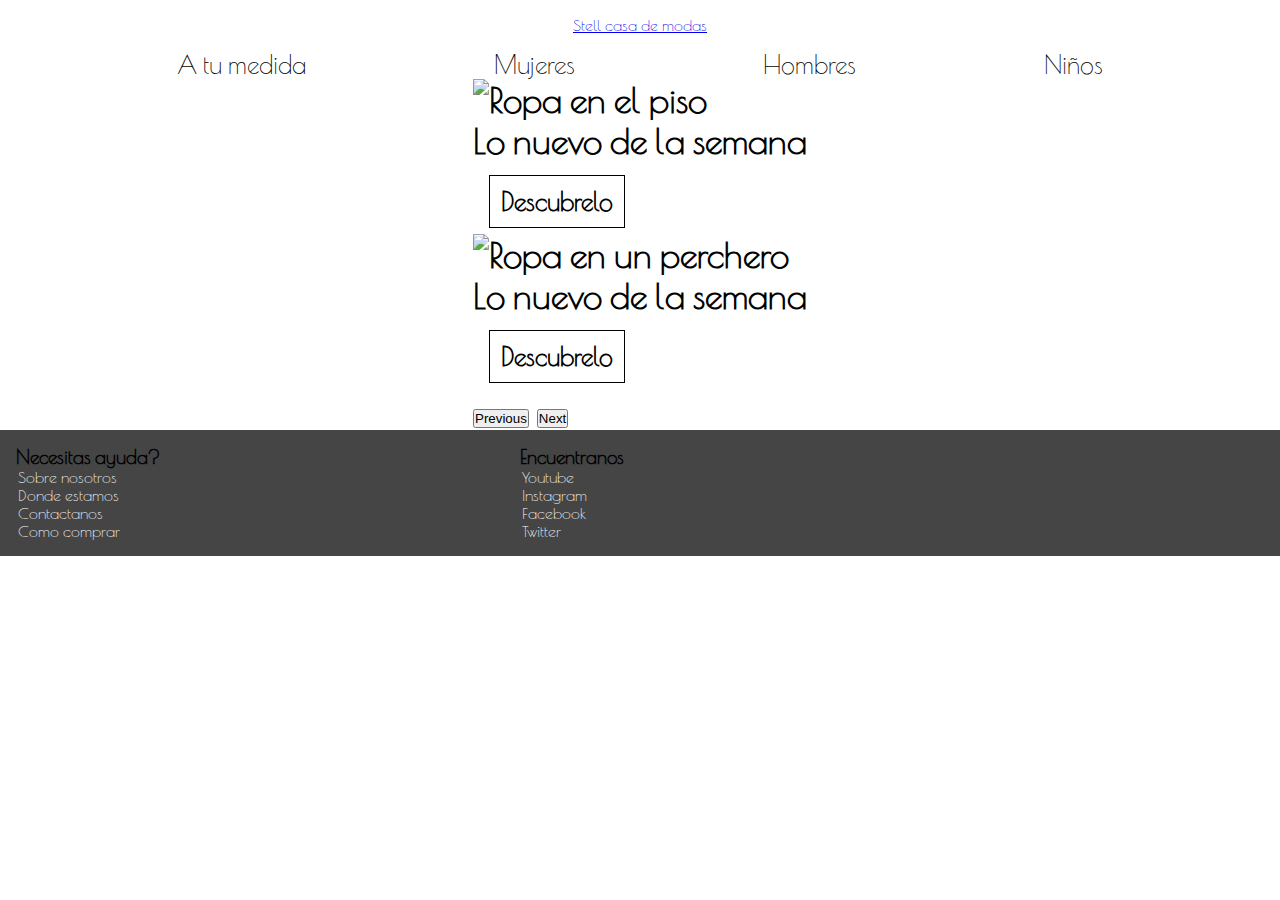
==== index.html @ 007084fd "Se mejora el SEO" ====
<!DOCTYPE html>
<html lang="en">
  <head>
    <meta charset="UTF-8" />
    <meta http-equiv="X-UA-Compatible" content="IE=edge" />
    <meta name="viewport" content="width=device-width, initial-scale=1.0" />
    <meta
      name="description"
      content="Casa de moda donde puedes encontrar la ropa de mejor calidad en el mercado"
    />
    <meta
      name="keywords"
      content="ROPA, CALIDAD, A LA MEDIDA, MODA, MODISTA, HOMBRES, MUJERES, NIÑOS"
    />
    <link rel="shortcut icon" href="./media/img/icon/favicon-32x32.png" />
    <link rel="preconnect" href="https://fonts.googleapis.com" />
    <link rel="preconnect" href="https://fonts.gstatic.com" crossorigin />
    <link
      href="https://fonts.googleapis.com/css2?family=Poiret+One&display=swap"
      rel="stylesheet"
    />
    <link rel="preconnect" href="https://fonts.googleapis.com" />
    <link rel="preconnect" href="https://fonts.gstatic.com" crossorigin />
    <link
      href="https://fonts.googleapis.com/css2?family=Shalimar&display=swap"
      rel="stylesheet"
    />
    <link
      href="https://cdn.jsdelivr.net/npm/bootstrap@5.1.3/dist/css/bootstrap.min.css"
      rel="stylesheet"
      integrity="sha384-1BmE4kWBq78iYhFldvKuhfTAU6auU8tT94WrHftjDbrCEXSU1oBoqyl2QvZ6jIW3"
      crossorigin="anonymous"
    />
    <link rel="stylesheet" href="./css/estilo.css" />
    <title>Stell Casa de modas</title>
  </head>
  <body>
    <header class="header1">
      <!--El logo va centrado y bajo el logo va el nombre-->
      <nav class="navbar navbar-light">
        <div
          class="container-fluid d-flex justify-content-center align-item-center"
        >
          <a class="navbar-brand fs-1" href="index.html">
            Stell casa de modas
          </a>
        </div>
      </nav>
      <section class="sec1">
        <!--El logo es el boton de inicio-->
        <ul class="nav justify-content-center menu1">
          <li class="nav-item">
            <a class="nav-link" href="./pages/hechoatumedida.html"
              >A tu medida</a
            >
          </li>
          <li class="nav-item">
            <a class="nav-link" href="./pages/mujeres.html">Mujeres</a>
          </li>
          <li class="nav-item">
            <a class="nav-link" href="./pages/hombres.html">Hombres</a>
          </li>
          <li class="nav-item">
            <a class="nav-link" href="./pages/niños.html">Niños</a>
          </li>
        </ul>
      </section>
    </header>
    <main>
      <section class="sec2">
        <div
          id="carouselExampleDark"
          class="carousel carousel-dark slide w-100 mx-auto"
          data-bs-ride="carousel"
        >
          <div class="carousel-inner">
            <div class="carousel-item active" data-bs-interval="10000">
              <img
                src="media/img/FOTOS/imagen2.jpg"
                class="d-block w-100"
                alt="Ropa en el piso"
              />
              <div class="carousel-caption d-none d-md-block">
                <p>Lo nuevo de la semana</p>
                <nav>
                  <ul class="boton">
                    <li><a href="./pages/lonuevo.html">Descubrelo</a></li>
                  </ul>
                </nav>
              </div>
            </div>
            <div class="carousel-item" data-bs-interval="2000">
              <img
                src="media/img/FOTOS/imagen1.jpg"
                class="d-block w-100"
                alt="Ropa en un perchero"
              />
              <div class="carousel-caption d-none d-md-block">
                <p>Lo nuevo de la semana</p>
                <nav>
                  <ul class="boton">
                    <li><a href="./pages/lonuevo.html">Descubrelo</a></li>
                  </ul>
                </nav>
              </div>
            </div>
          </div>
          <button
            class="carousel-control-prev"
            type="button"
            data-bs-target="#carouselExampleDark"
            data-bs-slide="prev"
          >
            <span class="carousel-control-prev-icon" aria-hidden="true"></span>
            <span class="visually-hidden">Previous</span>
          </button>
          <button
            class="carousel-control-next"
            type="button"
            data-bs-target="#carouselExampleDark"
            data-bs-slide="next"
          >
            <span class="carousel-control-next-icon" aria-hidden="true"></span>
            <span class="visually-hidden">Next</span>
          </button>
        </div>
      </section>
    </main>
    <footer>
      <section class="sec3">
        <nav>
          <p class="pf">Necesitas ayuda?</p>
          <ul class="menu2">
            <li><a href="./pages/sobrenosotros.html">Sobre nosotros</a></li>
            <li><a href="./pages/dondeestamos.html">Donde estamos</a></li>
            <li><a href="./pages/contactanos.html">Contactanos</a></li>
            <li><a href="./pages/comocomprar.html">Como comprar</a></li>
          </ul>
        </nav>
      </section>
      <section class="sec4">
        <nav>
          <p class="pf">Encuentranos</p>
          <ul class="menu2">
            <li>
              <a href="https://www.youtube.com/" target="blank">Youtube</a>
            </li>
            <li>
              <a href="https://www.instagram.com/" target="blank">Instagram</a>
            </li>
            <li>
              <a href="https://www.facebook.com/" target="blank">Facebook</a>
            </li>
            <li><a href="https://twitter.com/" target="blank">Twitter</a></li>
          </ul>
        </nav>
      </section>
    </footer>
    <script
      src="https://cdn.jsdelivr.net/npm/bootstrap@5.1.3/dist/js/bootstrap.bundle.min.js"
      integrity="sha384-ka7Sk0Gln4gmtz2MlQnikT1wXgYsOg+OMhuP+IlRH9sENBO0LRn5q+8nbTov4+1p"
      crossorigin="anonymous"
    ></script>
  </body>
</html>
---- css/estilo.css ----
* {
  margin: 0;
  padding: 0;
  -webkit-box-sizing: border-box;
          box-sizing: border-box;
}

body {
  font-family: "Poiret One", cursive;
}

body header {
  text-align: center;
}

body header .menu1 {
  list-style-type: none;
  display: -webkit-box;
  display: -ms-flexbox;
  display: flex;
  -webkit-box-pack: space-evenly;
      -ms-flex-pack: space-evenly;
          justify-content: space-evenly;
}

body header .menu1 li a {
  text-decoration: none;
  padding: 0.7rem;
  color: black;
  font-size: 25px;
}

body header .menu1 li a:hover {
  color: #08f;
  font-weight: bold;
}

body .header1 {
  position: -webkit-sticky;
  position: sticky;
  top: 0;
  z-index: 1;
}

body nav {
  padding: 1rem;
}

body h2 {
  font-family: "Poiret One", cursive;
}

body main .boton {
  list-style-type: none;
}

body main .boton li a {
  text-decoration: none;
  padding: 0.7rem;
  color: black;
  font-size: 25px;
  font-weight: bold;
  border: 1.5px solid;
}

body main .boton li a:hover {
  border: 2px solid black;
  font-size: 29px;
  font-weight: bold;
}

body main .sec2 {
  height: auto;
  display: -webkit-box;
  display: -ms-flexbox;
  display: flex;
  -webkit-box-orient: vertical;
  -webkit-box-direction: normal;
      -ms-flex-direction: column;
          flex-direction: column;
  -webkit-box-pack: center;
      -ms-flex-pack: center;
          justify-content: center;
  -webkit-box-align: center;
      -ms-flex-align: center;
          align-items: center;
  font-size: 35px;
  font-weight: bold;
  text-shadow: 0 0 6px white;
}

body footer {
  background-color: #454545;
}

body footer .pf {
  font-family: "Poiret One", cursive;
  color: black;
  font-size: 19px;
  font-weight: bold;
  padding: 0, 7rem;
  margin: 0, 7rem;
}

body footer .menu2 {
  list-style-type: none;
  display: -webkit-box;
  display: -ms-flexbox;
  display: flex;
  -webkit-box-orient: vertical;
  -webkit-box-direction: normal;
      -ms-flex-direction: column;
          flex-direction: column;
  -webkit-box-pack: end;
      -ms-flex-pack: end;
          justify-content: flex-end;
}

body footer .menu2 li a {
  text-decoration: none;
  color: white;
  padding: 0.1rem;
}

body footer .menu2 li a:hover {
  color: #08f;
  font-weight: bold;
}

body footer .sec3, body footer .sec4 {
  width: 500px;
  display: inline-block;
}

form {
  width: 450px;
  margin: auto;
  background: #cccecf;
  padding: 10px 20px;
  -webkit-box-sizing: border-box;
          box-sizing: border-box;
  margin-top: 20px;
  border-radius: 7px;
}

.formulario h2 {
  text-align: center;
  margin-bottom: 20px;
  font-size: 30px;
}

input,
textarea {
  width: 100%;
  margin-bottom: 20px;
  font-size: 17px;
  font-weight: bold;
  border: none;
  font-family: "Poiret One", cursive;
}

textarea {
  min-height: 100px;
  max-height: 200px;
  max-width: 100%;
}

#botonc {
  background: #08f;
  color: #fff;
  padding: 20px;
}

#botonc:hover {
  cursor: pointer;
}

@media (max-widh: 480px) {
  form {
    width: 100%;
  }
}

.pagina {
  width: 90%;
  height: 90%;
  text-align: left;
  margin: auto;
  -ms-flex-pack: distribute;
      justify-content: space-around;
  display: -ms-grid;
  display: grid;
  -ms-grid-columns: 1fr 1fr;
      grid-template-columns: 1fr 1fr;
  -ms-grid-rows: 50px 1fr;
      grid-template-rows: 50px 1fr;
  gap: 10px;
      grid-template-areas: "titulo titulo" "tex1 imagen1";
}

.titulo {
  -ms-grid-row: 1;
  -ms-grid-column: 1;
  -ms-grid-column-span: 2;
  grid-area: titulo;
  grid-column: auto;
  -ms-grid-row: 1;
  grid-row: 1 / 1;
}

.tex1 {
  -ms-grid-row: 2;
  -ms-grid-column: 1;
  grid-area: tex1;
  -ms-grid-column: 1;
  grid-column: 1 / 1;
  -ms-grid-row: 2;
  grid-row: 2 / 2;
  font-family: "Shalimar", cursive;
  font-size: 32px;
}

.imagen1 {
  -ms-grid-row: 2;
  -ms-grid-column: 2;
  grid-area: imagen1;
  -ms-grid-column: 2;
  grid-column: 2 / 2;
  -ms-grid-row: 2;
  grid-row: 2 / 2;
  justify-items: center;
}

@media screen and (max-width: 760px) {
  .pagina {
        grid-template-areas: "titulo titulo" "tex1 tex1" "imagen1 imagen1";
  }
  .titulo {
    -ms-grid-row: 1;
    -ms-grid-column: 1;
    -ms-grid-column-span: 2;
    grid-area: titulo;
    grid-column: auto;
    -ms-grid-row: 1;
    grid-row: 1 / 1;
  }
  .tex1 {
    -ms-grid-row: 2;
    -ms-grid-column: 1;
    -ms-grid-column-span: 2;
    grid-area: tex1;
    -ms-grid-column: 1;
    grid-column: 1 / 1;
    -ms-grid-row: 2;
    grid-row: 2 / 2;
    font-family: "Shalimar", cursive;
    font-size: 32px;
  }
  .imagen1 {
    -ms-grid-row: 3;
    -ms-grid-column: 1;
    -ms-grid-column-span: 2;
    grid-area: imagen1;
    -ms-grid-column: 1;
    grid-column: 1 / 1;
    -ms-grid-row: 3;
    grid-row: 3 / 3;
    justify-items: center;
  }
}
/*# sourceMappingURL=estilo.css.map */
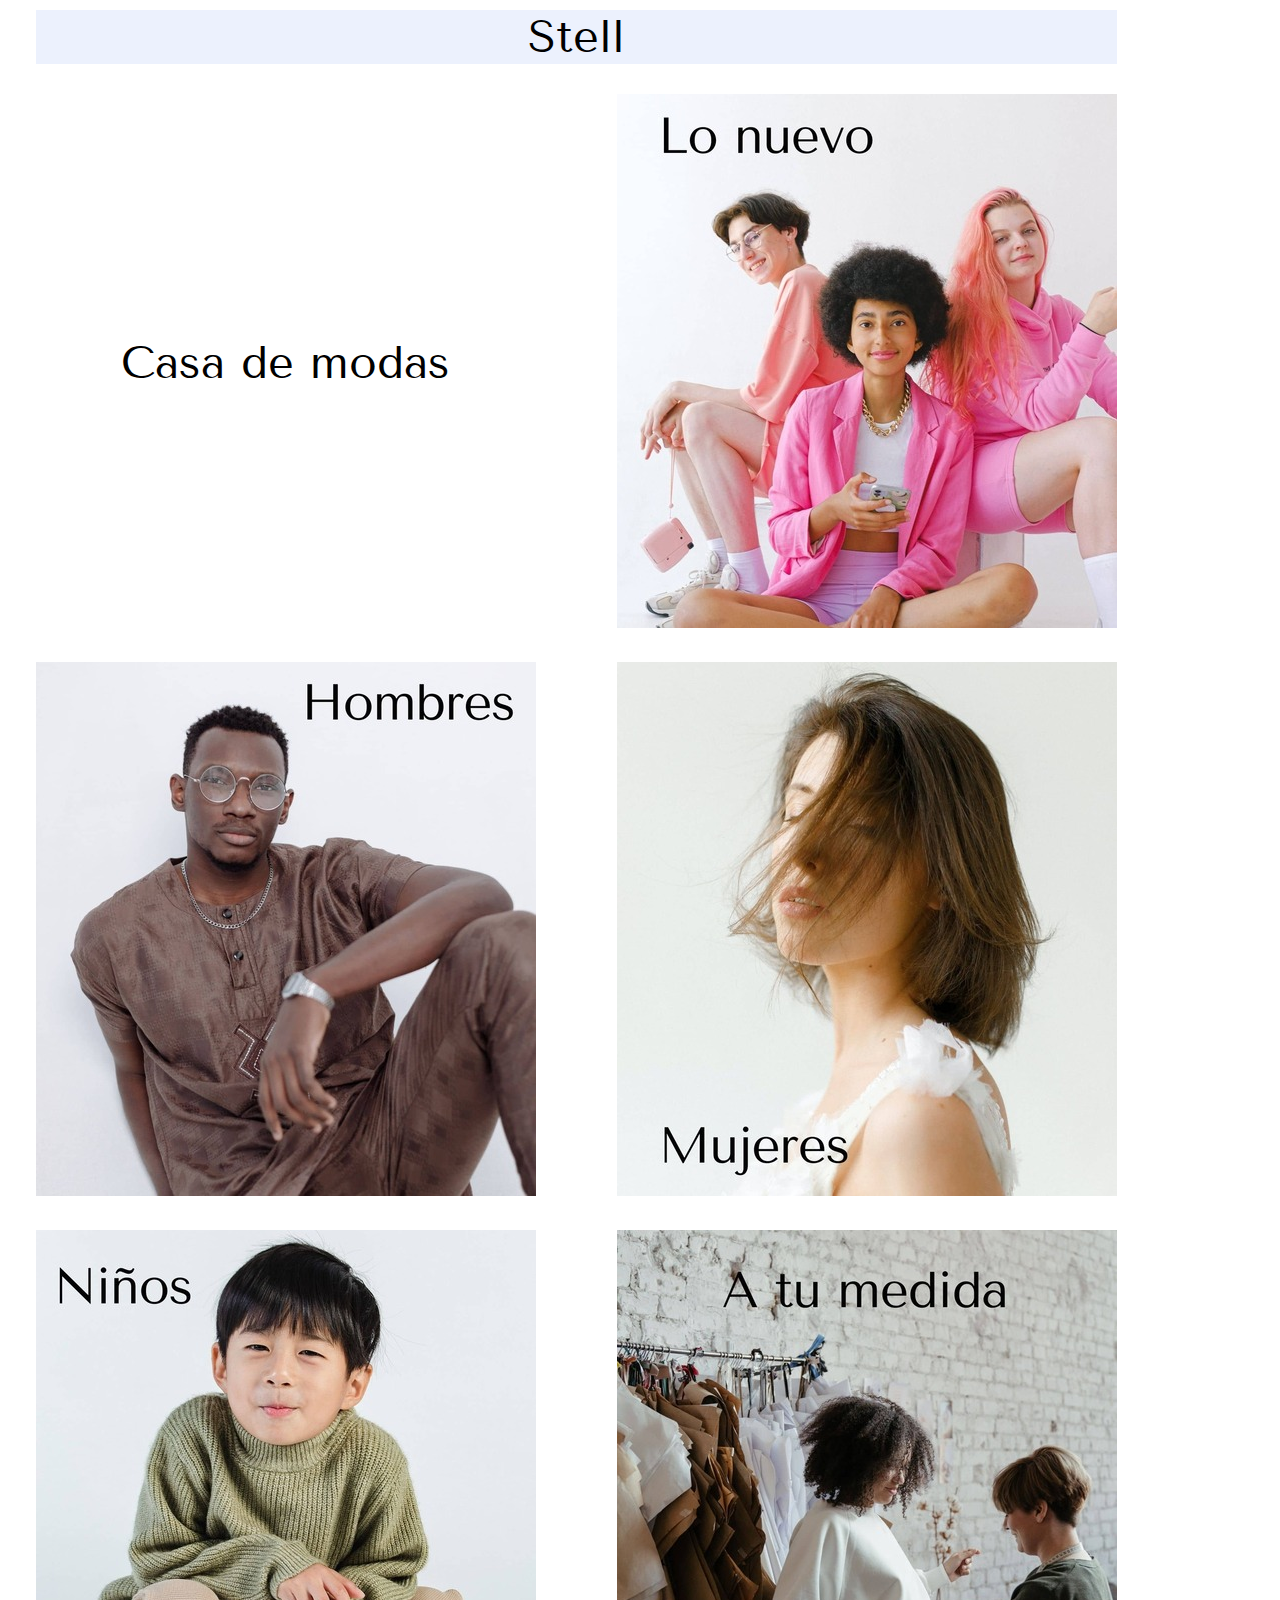
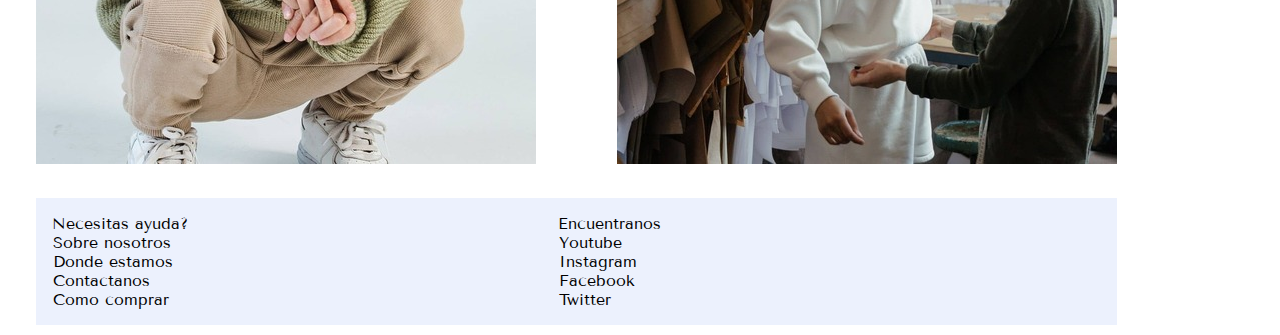
==== commit b07cd736: "Se modifico el estilo en el index y en las paginas secundarias" ====
--- a/index.html
+++ b/index.html
@@ -16,13 +16,7 @@
     <link rel="preconnect" href="https://fonts.googleapis.com" />
     <link rel="preconnect" href="https://fonts.gstatic.com" crossorigin />
     <link
-      href="https://fonts.googleapis.com/css2?family=Poiret+One&display=swap"
-      rel="stylesheet"
-    />
-    <link rel="preconnect" href="https://fonts.googleapis.com" />
-    <link rel="preconnect" href="https://fonts.gstatic.com" crossorigin />
-    <link
-      href="https://fonts.googleapis.com/css2?family=Shalimar&display=swap"
+      href="https://fonts.googleapis.com/css2?family=Sulphur+Point:wght@300&family=Tenor+Sans&display=swap"
       rel="stylesheet"
     />
     <link
@@ -35,127 +29,83 @@
     <title>Stell Casa de modas</title>
   </head>
   <body>
-    <header class="header1">
-      <!--El logo va centrado y bajo el logo va el nombre-->
-      <nav class="navbar navbar-light">
-        <div
-          class="container-fluid d-flex justify-content-center align-item-center"
-        >
-          <a class="navbar-brand fs-1" href="index.html">
-            Stell casa de modas
+    <main>
+      <div class="container1">
+        <div class="inicio">
+          <a href="../index.html"> Stell </a>
+        </div>
+        <div class="nombre">
+          <a href="../index.html"> Casa de modas </a>
+        </div>
+        <div class="nuevo">
+          <a href="./pages/lonuevo.html">
+            <img
+              src="./media/img/FOTOS/lo-nuevo-boton.jpg"
+              alt="tres personas"
+            />
           </a>
         </div>
-      </nav>
-      <section class="sec1">
-        <!--El logo es el boton de inicio-->
-        <ul class="nav justify-content-center menu1">
-          <li class="nav-item">
-            <a class="nav-link" href="./pages/hechoatumedida.html"
-              >A tu medida</a
-            >
-          </li>
-          <li class="nav-item">
-            <a class="nav-link" href="./pages/mujeres.html">Mujeres</a>
-          </li>
-          <li class="nav-item">
-            <a class="nav-link" href="./pages/hombres.html">Hombres</a>
-          </li>
-          <li class="nav-item">
-            <a class="nav-link" href="./pages/niños.html">Niños</a>
-          </li>
-        </ul>
-      </section>
-    </header>
-    <main>
-      <section class="sec2">
-        <div
-          id="carouselExampleDark"
-          class="carousel carousel-dark slide w-100 mx-auto"
-          data-bs-ride="carousel"
-        >
-          <div class="carousel-inner">
-            <div class="carousel-item active" data-bs-interval="10000">
-              <img
-                src="media/img/FOTOS/imagen2.jpg"
-                class="d-block w-100"
-                alt="Ropa en el piso"
-              />
-              <div class="carousel-caption d-none d-md-block">
-                <p>Lo nuevo de la semana</p>
-                <nav>
-                  <ul class="boton">
-                    <li><a href="./pages/lonuevo.html">Descubrelo</a></li>
-                  </ul>
-                </nav>
-              </div>
-            </div>
-            <div class="carousel-item" data-bs-interval="2000">
-              <img
-                src="media/img/FOTOS/imagen1.jpg"
-                class="d-block w-100"
-                alt="Ropa en un perchero"
-              />
-              <div class="carousel-caption d-none d-md-block">
-                <p>Lo nuevo de la semana</p>
-                <nav>
-                  <ul class="boton">
-                    <li><a href="./pages/lonuevo.html">Descubrelo</a></li>
-                  </ul>
-                </nav>
-              </div>
-            </div>
-          </div>
-          <button
-            class="carousel-control-prev"
-            type="button"
-            data-bs-target="#carouselExampleDark"
-            data-bs-slide="prev"
-          >
-            <span class="carousel-control-prev-icon" aria-hidden="true"></span>
-            <span class="visually-hidden">Previous</span>
-          </button>
-          <button
-            class="carousel-control-next"
-            type="button"
-            data-bs-target="#carouselExampleDark"
-            data-bs-slide="next"
-          >
-            <span class="carousel-control-next-icon" aria-hidden="true"></span>
-            <span class="visually-hidden">Next</span>
-          </button>
+        <div class="mujer">
+          <a href="./pages/mujeres.html">
+            <img src="./media/img/FOTOS/mujer-boton.jpg" alt="una mujer" />
+          </a>
         </div>
-      </section>
+        <div class="hombre">
+          <a href="./pages/hombres.html">
+            <img src="./media/img/FOTOS/hombre-boton.jpg" alt="un hombre" />
+          </a>
+        </div>
+        <div class="niño">
+          <a href="./pages/niños.html">
+            <img src="./media/img/FOTOS/niño-boton.jpg" alt="un niño" />
+          </a>
+        </div>
+        <div class="medida">
+          <a href="./pages/hechoatumedida.html">
+            <img
+              src="./media/img/FOTOS/a-tu-medida-boton.jpg"
+              alt="dos mujeres"
+            />
+          </a>
+        </div>
+        <div class="footer1">
+          <section class="sec3">
+            <nav>
+              <p class="pf">Necesitas ayuda?</p>
+              <ul class="menu2">
+                <li><a href="./pages/sobrenosotros.html">Sobre nosotros</a></li>
+                <li><a href="./pages/dondeestamos.html">Donde estamos</a></li>
+                <li><a href="./pages/contactanos.html">Contactanos</a></li>
+                <li><a href="./pages/comocomprar.html">Como comprar</a></li>
+              </ul>
+            </nav>
+          </section>
+          <section class="sec4">
+            <nav>
+              <p class="pf">Encuentranos</p>
+              <ul class="menu2">
+                <li>
+                  <a href="https://www.youtube.com/" target="blank">Youtube</a>
+                </li>
+                <li>
+                  <a href="https://www.instagram.com/" target="blank"
+                    >Instagram</a
+                  >
+                </li>
+                <li>
+                  <a href="https://www.facebook.com/" target="blank"
+                    >Facebook</a
+                  >
+                </li>
+                <li>
+                  <a href="https://twitter.com/" target="blank">Twitter</a>
+                </li>
+              </ul>
+            </nav>
+          </section>
+        </div>
+      </div>
     </main>
-    <footer>
-      <section class="sec3">
-        <nav>
-          <p class="pf">Necesitas ayuda?</p>
-          <ul class="menu2">
-            <li><a href="./pages/sobrenosotros.html">Sobre nosotros</a></li>
-            <li><a href="./pages/dondeestamos.html">Donde estamos</a></li>
-            <li><a href="./pages/contactanos.html">Contactanos</a></li>
-            <li><a href="./pages/comocomprar.html">Como comprar</a></li>
-          </ul>
-        </nav>
-      </section>
-      <section class="sec4">
-        <nav>
-          <p class="pf">Encuentranos</p>
-          <ul class="menu2">
-            <li>
-              <a href="https://www.youtube.com/" target="blank">Youtube</a>
-            </li>
-            <li>
-              <a href="https://www.instagram.com/" target="blank">Instagram</a>
-            </li>
-            <li>
-              <a href="https://www.facebook.com/" target="blank">Facebook</a>
-            </li>
-            <li><a href="https://twitter.com/" target="blank">Twitter</a></li>
-          </ul>
-        </nav>
-      </section>
-    </footer>
     <script
       src="https://cdn.jsdelivr.net/npm/bootstrap@5.1.3/dist/js/bootstrap.bundle.min.js"
       integrity="sha384-ka7Sk0Gln4gmtz2MlQnikT1wXgYsOg+OMhuP+IlRH9sENBO0LRn5q+8nbTov4+1p"
--- a/css/estilo.css
+++ b/css/estilo.css
@@ -1,3 +1,209 @@
+@charset "UTF-8";
+.container1 {
+  padding: 10px;
+  width: 90%;
+  height: 90%;
+  text-align: left;
+  -ms-flex-pack: distribute;
+      justify-content: space-around;
+  display: -ms-grid;
+  display: grid;
+  -ms-grid-columns: auto;
+      grid-template-columns: auto;
+  -ms-grid-rows: auto;
+      grid-template-rows: auto;
+  gap: 30px;
+      grid-template-areas: "inicio inicio" + "nombre nuevo"+ "hombre mujer"+ "niño medida"+ "footer1 footer1";
+}
+
+.inicio {
+  -ms-grid-row: 1;
+  -ms-grid-column: 1;
+  -ms-grid-column-span: 2;
+  grid-area: inicio;
+  text-decoration: none;
+  -ms-flex-item-align: center;
+      -ms-grid-row-align: center;
+      align-self: center;
+  text-align: center;
+  background-color: #ecf1fd;
+}
+
+.inicio a {
+  text-decoration: none;
+  color: black;
+  font-family: 'Tenor Sans', sans-serif;
+  padding: 0.7rem;
+  font-size: 45px;
+}
+
+.inicio a:hover {
+  color: #08f;
+  font-size: 46px;
+}
+
+.nombre {
+  -ms-grid-row: 2;
+  -ms-grid-column: 1;
+  grid-area: nombre;
+  text-decoration: none;
+  -ms-flex-item-align: center;
+      -ms-grid-row-align: center;
+      align-self: center;
+  text-align: center;
+}
+
+.nombre a {
+  text-decoration: none;
+  color: black;
+  font-family: 'Tenor Sans', sans-serif;
+  padding: 0.7rem;
+  font-size: 45px;
+}
+
+.nombre a:hover {
+  color: #08f;
+  font-size: 46px;
+}
+
+.nuevo {
+  -ms-grid-row: 2;
+  -ms-grid-column: 2;
+  grid-area: nuevo;
+  -ms-flex-item-align: center;
+      -ms-grid-row-align: center;
+      align-self: center;
+  text-align: center;
+}
+
+.nuevo:hover {
+  -webkit-transform: scale(105%);
+          transform: scale(105%);
+}
+
+.mujer {
+  -ms-grid-row: 3;
+  -ms-grid-column: 2;
+  grid-area: mujer;
+  -ms-flex-item-align: center;
+      -ms-grid-row-align: center;
+      align-self: center;
+  text-align: center;
+}
+
+.mujer:hover {
+  -webkit-transform: scale(105%);
+          transform: scale(105%);
+}
+
+.hombre {
+  -ms-grid-row: 3;
+  -ms-grid-column: 1;
+  grid-area: hombre;
+  -ms-flex-item-align: center;
+      -ms-grid-row-align: center;
+      align-self: center;
+  text-align: center;
+}
+
+.hombre:hover {
+  -webkit-transform: scale(105%);
+          transform: scale(105%);
+}
+
+.niño {
+  -ms-grid-row: 4;
+  -ms-grid-column: 1;
+  grid-area: niño;
+  -ms-flex-item-align: center;
+      -ms-grid-row-align: center;
+      align-self: center;
+  text-align: center;
+}
+
+.niño:hover {
+  -webkit-transform: scale(105%);
+          transform: scale(105%);
+}
+
+.medida {
+  -ms-grid-row: 4;
+  -ms-grid-column: 2;
+  grid-area: medida;
+  -ms-flex-item-align: center;
+      -ms-grid-row-align: center;
+      align-self: center;
+  text-align: center;
+}
+
+.medida:hover {
+  -webkit-transform: scale(105%);
+          transform: scale(105%);
+}
+
+.footer1 {
+  -ms-grid-row: 5;
+  -ms-grid-column: 1;
+  -ms-grid-column-span: 2;
+  grid-area: footer1;
+  background-color: #ecf1fd;
+  font-family: 'Tenor Sans', sans-serif;
+}
+
+.footer1 .pf {
+  padding: 0, 7rem;
+  margin: 0, 7rem;
+}
+
+.footer1 .menu2 {
+  list-style-type: none;
+  display: -webkit-box;
+  display: -ms-flexbox;
+  display: flex;
+  -webkit-box-orient: vertical;
+  -webkit-box-direction: normal;
+      -ms-flex-direction: column;
+          flex-direction: column;
+  -webkit-box-pack: end;
+      -ms-flex-pack: end;
+          justify-content: flex-end;
+}
+
+.footer1 .menu2 li a {
+  text-decoration: none;
+  color: black;
+  padding: 0.1rem;
+}
+
+.footer1 .menu2 li a:hover {
+  color: #08f;
+  font-weight: bold;
+}
+
+.footer1 .sec3, .footer1 .sec4 {
+  width: 500px;
+  display: inline-block;
+}
+
+@media screen and (max-width: 770px) {
+  .container1 {
+    -ms-grid-columns: 1fr;
+        grid-template-columns: 1fr;
+        grid-template-areas: "inicio"+ "nombre"+ "nuevo"+ "hombre"+ "mujer"+ "niño"+ "medida"+ "footer1";
+  }
+}
+
 * {
   margin: 0;
   padding: 0;
@@ -6,11 +212,12 @@
 }
 
 body {
-  font-family: "Poiret One", cursive;
+  font-family: "Tenor Sans", sans-serif;
 }
 
 body header {
   text-align: center;
+  background-color: #ecf1fd;
 }
 
 body header .menu1 {
@@ -47,7 +254,7 @@
 }
 
 body h2 {
-  font-family: "Poiret One", cursive;
+  font-family: "Tenor Sans", sans-serif;
 }
 
 body main .boton {
@@ -94,7 +301,7 @@
 }
 
 body footer .pf {
-  font-family: "Poiret One", cursive;
+  font-family: "Tenor Sans", sans-serif;
   color: black;
   font-size: 19px;
   font-weight: bold;
@@ -156,7 +363,7 @@
   font-size: 17px;
   font-weight: bold;
   border: none;
-  font-family: "Poiret One", cursive;
+  font-family: "Tenor Sans", sans-serif;
 }
 
 textarea {
@@ -217,8 +424,8 @@
   grid-column: 1 / 1;
   -ms-grid-row: 2;
   grid-row: 2 / 2;
-  font-family: "Shalimar", cursive;
-  font-size: 32px;
+  font-family: "Sulphur Point", sans-serif;
+  font-size: 25px;
 }
 
 .imagen1 {
@@ -256,7 +463,7 @@
     grid-column: 1 / 1;
     -ms-grid-row: 2;
     grid-row: 2 / 2;
-    font-family: "Shalimar", cursive;
+    font-family: "Sulphur Point", sans-serif;
     font-size: 32px;
   }
   .imagen1 {
